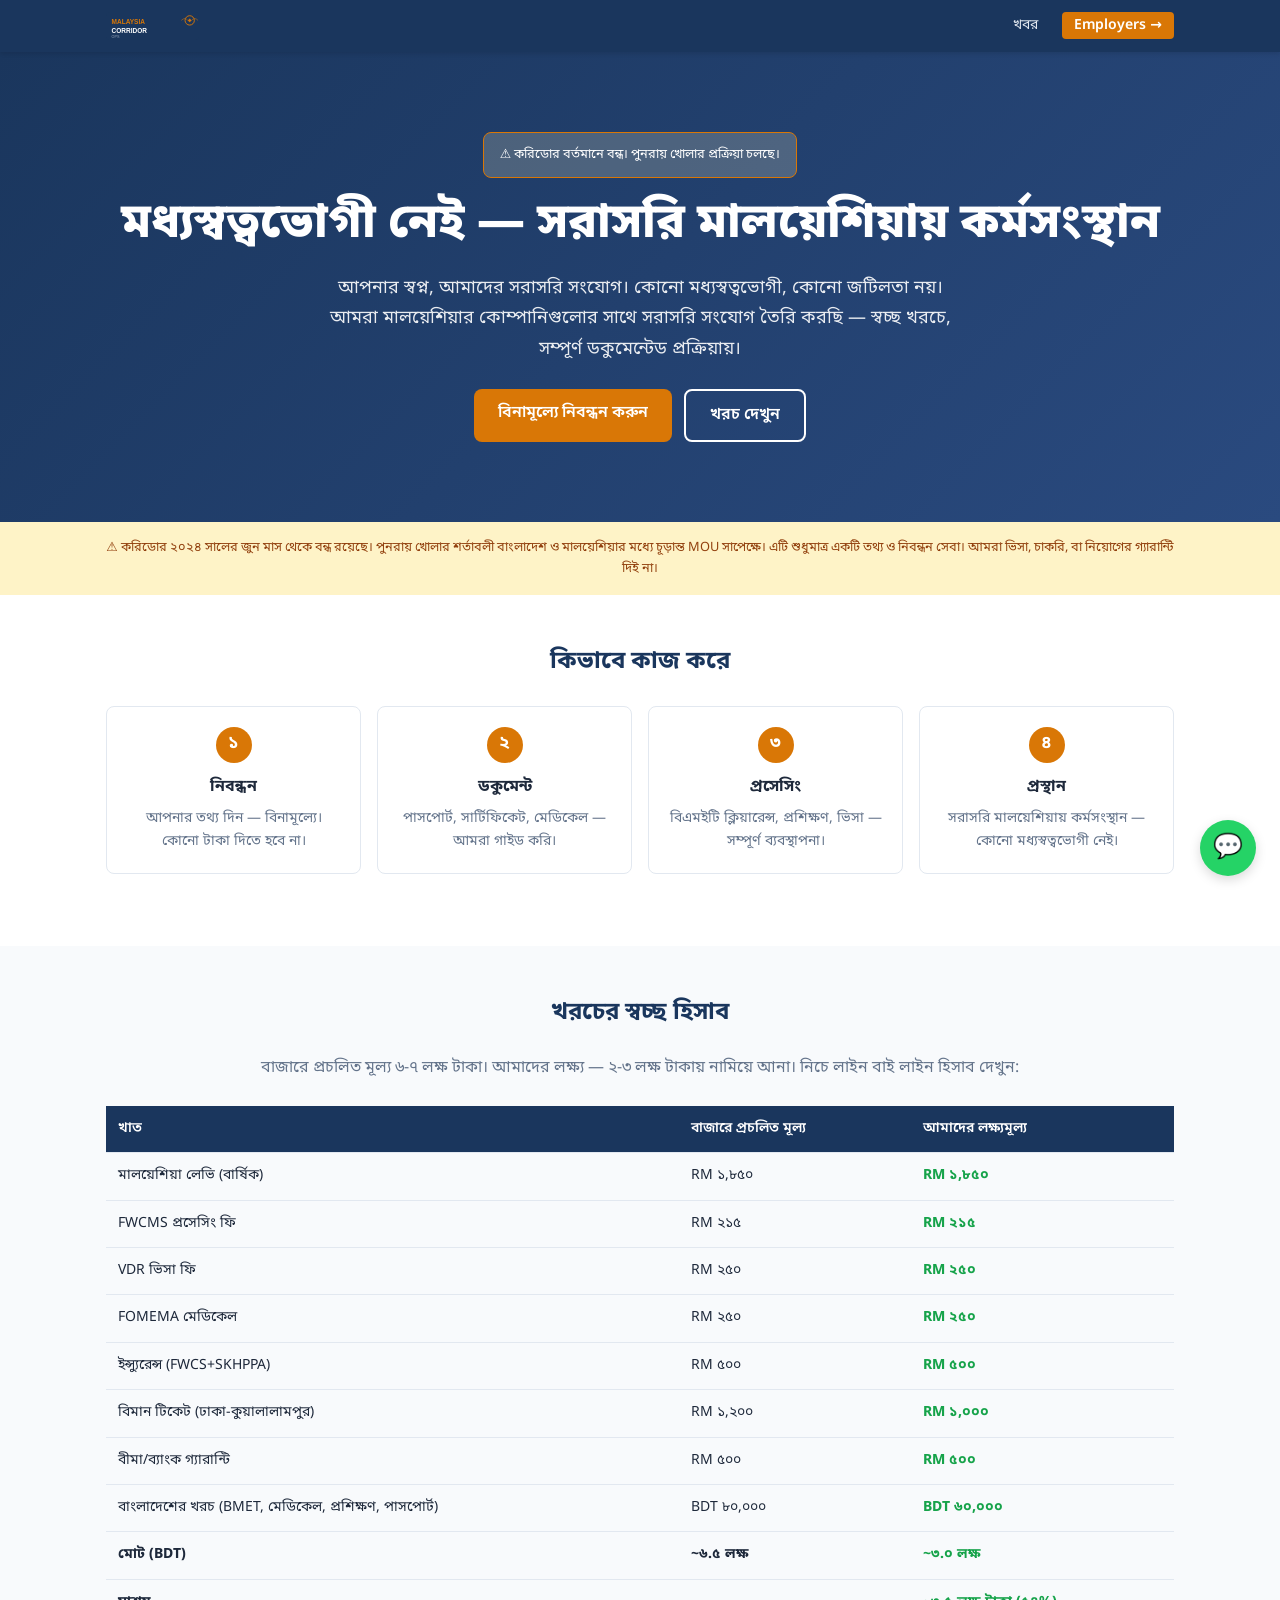
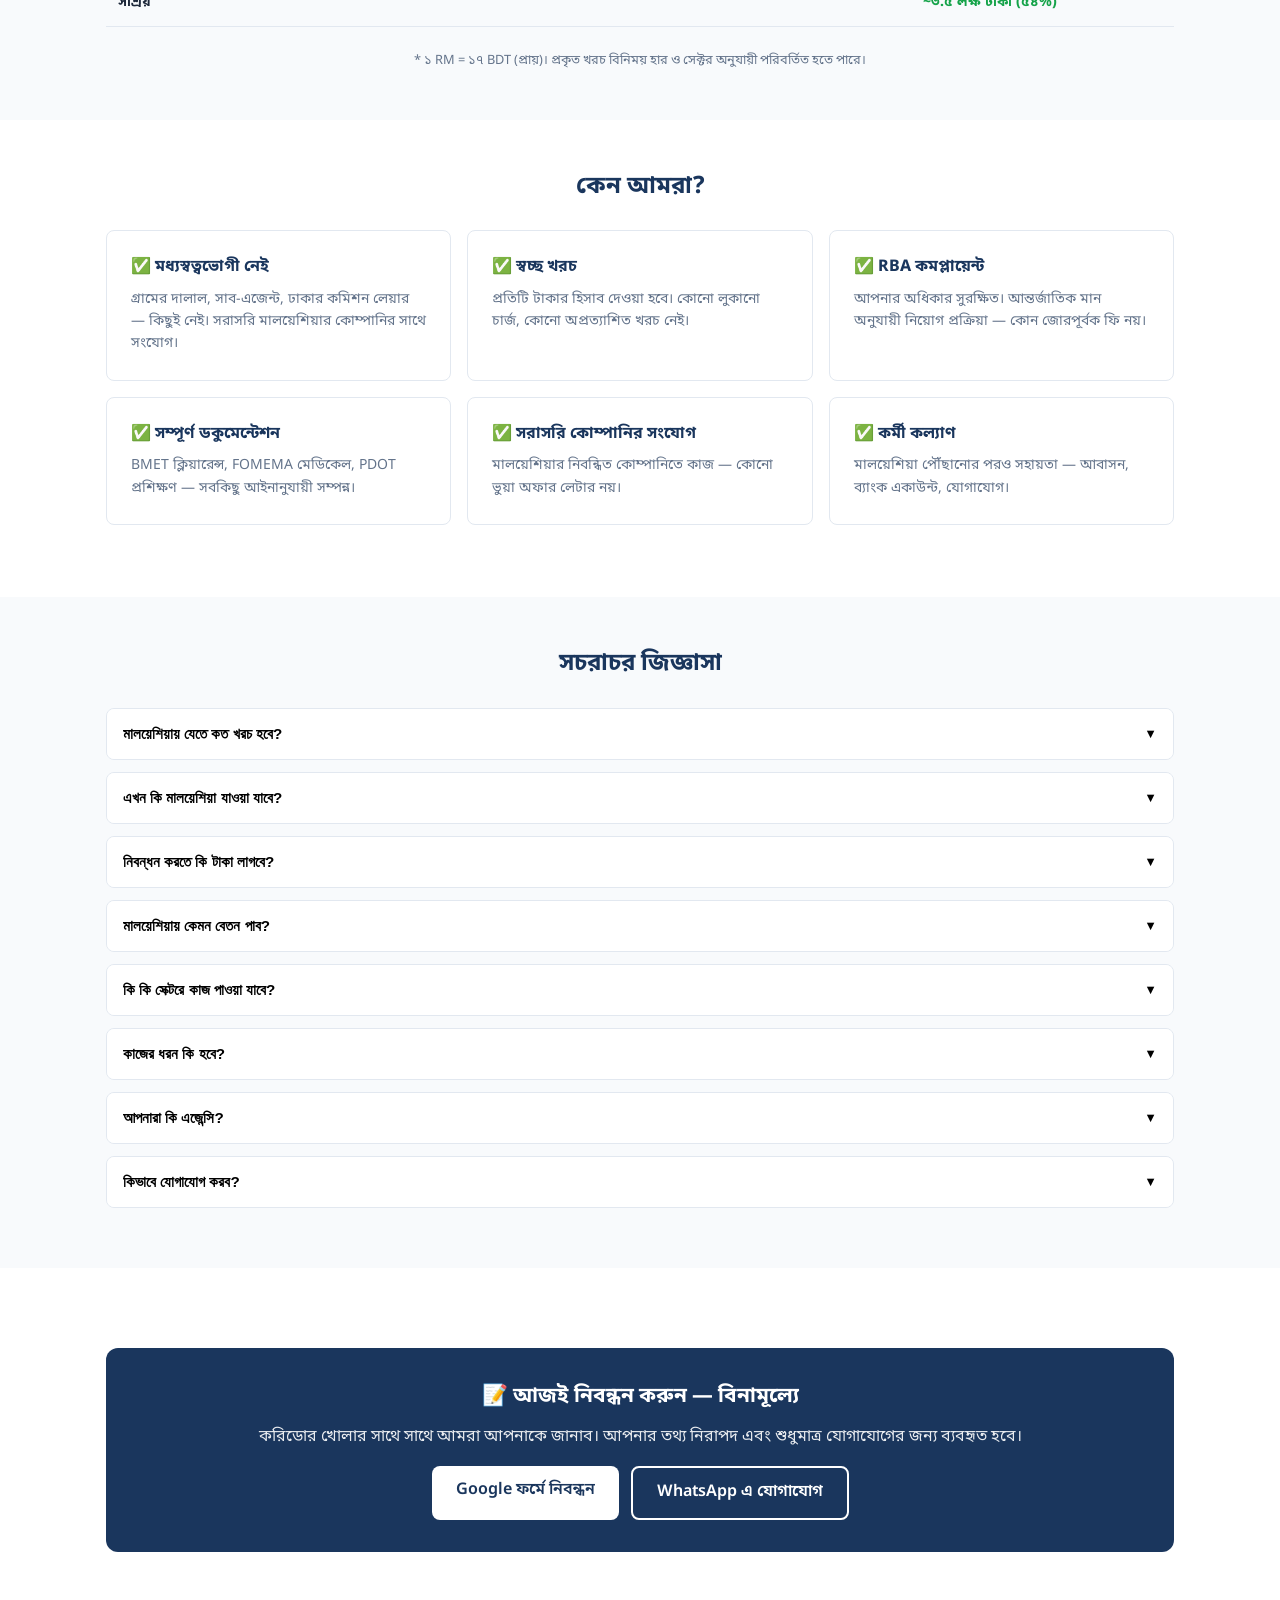
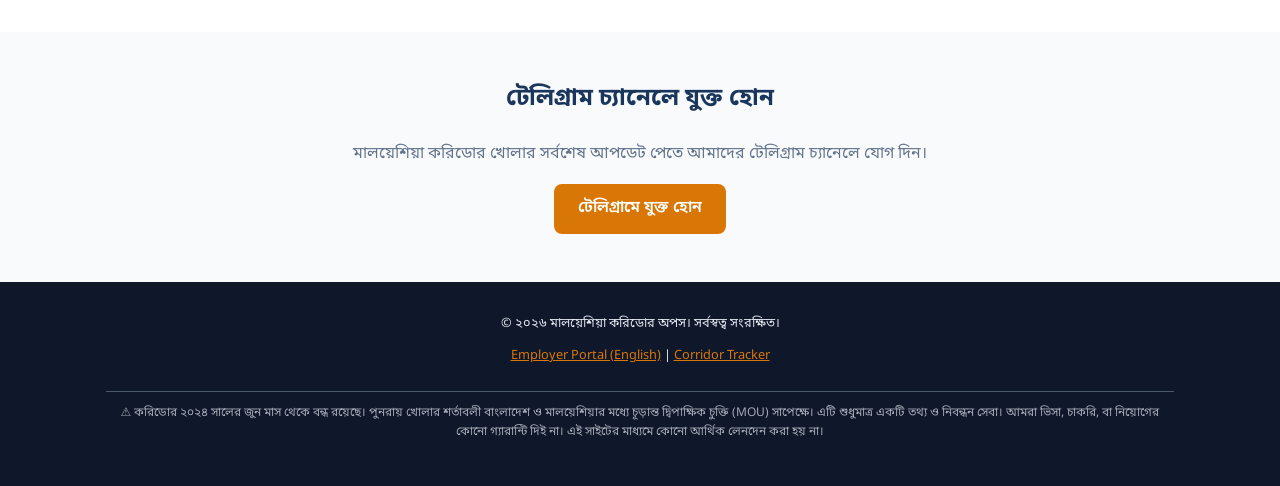
==== site/index.html @ 06db6023 "Initial commit: full launch stack for Malaysia-Bangladesh labour corridor - 203 companies in databas" ====
<!DOCTYPE html>
<html lang="bn">
<head>
<meta charset="UTF-8">
<meta name="viewport" content="width=device-width, initial-scale=1.0">
<title>মালয়েশিয়া করিডোর অপস — সরাসরি মালয়েশিয়ায় কর্মসংস্থান</title>
<meta name="description" content="মধ্যস্বত্বভোগী নেই — সরাসরি মালয়েশিয়ায় চাকরির সংযোগ। স্বচ্ছ খরচ, RBA কমপ্লায়েন্ট, সম্পূর্ণ ডকুমেন্টেড। বিনামূল্যে নিবন্ধন করুন।">
<meta property="og:title" content="মালয়েশিয়া করিডোর অপস — সরাসরি মালয়েশিয়ায় কর্মসংস্থান">
<meta property="og:description" content="মধ্যস্বত্বভোগী নেই — সরাসরি মালয়েশিয়ায় চাকরির সংযোগ। স্বচ্ছ খরচ, RBA কমপ্লায়েন্ট।">
<meta property="og:type" content="website">
<meta property="og:url" content="https://malaysia-corridor-ops.github.io/malaysia-corridor-ops/">
<meta name="twitter:card" content="summary_large_image">
<link rel="preconnect" href="https://fonts.googleapis.com">
<link rel="preconnect" href="https://fonts.gstatic.com" crossorigin>
<link href="https://fonts.googleapis.com/css2?family=Noto+Sans+Bengali:wght@400;600;700;800&display=swap" rel="stylesheet">
<link rel="stylesheet" href="./assets/styles.css">
</head>
<body class="bn">

<!-- Navigation -->
<nav class="nav"><div class="container">
<a href="./" class="nav-logo"><img src="./assets/logo.svg" alt="Malaysia Corridor Ops"></a>
<ul class="nav-links">
<li><a href="./corridor-tracker/">খবর</a></li>
<li><a href="./employers/" class="lang-switch">Employers →</a></li>
</ul>
</div></nav>

<!-- Hero -->
<section class="hero">
<div class="container">
<div class="alert alert-warning" style="display:inline-block;margin-bottom:1rem;background:rgba(254,243,199,0.2);border-color:var(--accent);color:var(--white)">
⚠️ করিডোর বর্তমানে বন্ধ। পুনরায় খোলার প্রক্রিয়া চলছে।
</div>
<h1>মধ্যস্বত্বভোগী নেই — সরাসরি মালয়েশিয়ায় কর্মসংস্থান</h1>
<p>আপনার স্বপ্ন, আমাদের সরাসরি সংযোগ। কোনো মধ্যস্বত্বভোগী, কোনো জটিলতা নয়। আমরা মালয়েশিয়ার কোম্পানিগুলোর সাথে সরাসরি সংযোগ তৈরি করছি — স্বচ্ছ খরচে, সম্পূর্ণ ডকুমেন্টেড প্রক্রিয়ায়।</p>
<div style="display:flex;gap:0.75rem;justify-content:center;flex-wrap:wrap">
<a href="#register" class="btn btn-primary">বিনামূল্যে নিবন্ধন করুন</a>
<a href="#cost" class="btn btn-outline">খরচ দেখুন</a>
</div>
</div>
</section>

<!-- Alert Disclaimer -->
<section class="section" style="padding:1rem 0;background:#fef3c7">
<div class="container" style="font-size:0.8rem;color:#92400e;text-align:center">
⚠️ করিডোর ২০২৪ সালের জুন মাস থেকে বন্ধ রয়েছে। পুনরায় খোলার শর্তাবলী বাংলাদেশ ও মালয়েশিয়ার মধ্যে চূড়ান্ত MOU সাপেক্ষে। এটি শুধুমাত্র একটি তথ্য ও নিবন্ধন সেবা। আমরা ভিসা, চাকরি, বা নিয়োগের গ্যারান্টি দিই না।
</div>
</section>

<!-- How It Works -->
<section class="section" id="how-it-works">
<div class="container">
<h2>কিভাবে কাজ করে</h2>
<div class="steps">
<div class="step">
<div class="step-num">১</div>
<h3>নিবন্ধন</h3>
<p>আপনার তথ্য দিন — বিনামূল্যে। কোনো টাকা দিতে হবে না।</p>
</div>
<div class="step">
<div class="step-num">২</div>
<h3>ডকুমেন্ট</h3>
<p>পাসপোর্ট, সার্টিফিকেট, মেডিকেল — আমরা গাইড করি।</p>
</div>
<div class="step">
<div class="step-num">৩</div>
<h3>প্রসেসিং</h3>
<p>বিএমইটি ক্লিয়ারেন্স, প্রশিক্ষণ, ভিসা — সম্পূর্ণ ব্যবস্থাপনা।</p>
</div>
<div class="step">
<div class="step-num">৪</div>
<h3>প্রস্থান</h3>
<p>সরাসরি মালয়েশিয়ায় কর্মসংস্থান — কোনো মধ্যস্বত্বভোগী নেই।</p>
</div>
</div>
</div>
</section>

<!-- Cost Comparison -->
<section class="section section-alt" id="cost">
<div class="container">
<h2>খরচের স্বচ্ছ হিসাব</h2>
<p style="text-align:center;margin-bottom:1.5rem;color:var(--gray-600)">
বাজারে প্রচলিত মূল্য ৬-৭ লক্ষ টাকা। আমাদের লক্ষ্য — ২-৩ লক্ষ টাকায় নামিয়ে আনা। নিচে লাইন বাই লাইন হিসাব দেখুন:
</p>
<table class="cost-table">
<thead>
<tr><th>খাত</th><th>বাজারে প্রচলিত মূল্য</th><th>আমাদের লক্ষ্যমূল্য</th></tr>
</thead>
<tbody>
<tr><td>মালয়েশিয়া লেভি (বার্ষিক)</td><td>RM ১,৮৫০</td><td class="savings">RM ১,৮৫০</td></tr>
<tr><td>FWCMS প্রসেসিং ফি</td><td>RM ২১৫</td><td class="savings">RM ২১৫</td></tr>
<tr><td>VDR ভিসা ফি</td><td>RM ২৫০</td><td class="savings">RM ২৫০</td></tr>
<tr><td>FOMEMA মেডিকেল</td><td>RM ২৫০</td><td class="savings">RM ২৫০</td></tr>
<tr><td>ইন্স্যুরেন্স (FWCS+SKHPPA)</td><td>RM ৫০০</td><td class="savings">RM ৫০০</td></tr>
<tr><td>বিমান টিকেট (ঢাকা-কুয়ালালামপুর)</td><td>RM ১,২০০</td><td class="savings">RM ১,০০০</td></tr>
<tr><td>বীমা/ব্যাংক গ্যারান্টি</td><td>RM ৫০০</td><td class="savings">RM ৫০০</td></tr>
<tr><td>বাংলাদেশের খরচ (BMET, মেডিকেল, প্রশিক্ষণ, পাসপোর্ট)</td><td>BDT ৮০,০০০</td><td class="savings">BDT ৬০,০০০</td></tr>
<tr><td><strong>মোট (BDT)</strong></td><td><strong>~৬.৫ লক্ষ</strong></td><td><strong class="savings">~৩.০ লক্ষ</strong></td></tr>
<tr><td><strong>সাশ্রয়</strong></td><td></td><td><strong class="savings">~৩.৫ লক্ষ টাকা (৫৪%)</strong></td></tr>
</tbody>
</table>
<p style="font-size:0.8rem;color:var(--gray-600);text-align:center;margin-top:0.5rem">
* ১ RM = ১৭ BDT (প্রায়)। প্রকৃত খরচ বিনিময় হার ও সেক্টর অনুযায়ী পরিবর্তিত হতে পারে।
</p>
</div>
</section>

<!-- Why Us -->
<section class="section" id="why-us">
<div class="container">
<h2>কেন আমরা?</h2>
<div class="card-grid">
<div class="card">
<h3>✅ মধ্যস্বত্বভোগী নেই</h3>
<p>গ্রামের দালাল, সাব-এজেন্ট, ঢাকার কমিশন লেয়ার — কিছুই নেই। সরাসরি মালয়েশিয়ার কোম্পানির সাথে সংযোগ।</p>
</div>
<div class="card">
<h3>✅ স্বচ্ছ খরচ</h3>
<p>প্রতিটি টাকার হিসাব দেওয়া হবে। কোনো লুকানো চার্জ, কোনো অপ্রত্যাশিত খরচ নেই।</p>
</div>
<div class="card">
<h3>✅ RBA কমপ্লায়েন্ট</h3>
<p>আপনার অধিকার সুরক্ষিত। আন্তর্জাতিক মান অনুযায়ী নিয়োগ প্রক্রিয়া — কোন জোরপূর্বক ফি নয়।</p>
</div>
<div class="card">
<h3>✅ সম্পূর্ণ ডকুমেন্টেশন</h3>
<p>BMET ক্লিয়ারেন্স, FOMEMA মেডিকেল, PDOT প্রশিক্ষণ — সবকিছু আইনানুযায়ী সম্পন্ন।</p>
</div>
<div class="card">
<h3>✅ সরাসরি কোম্পানির সংযোগ</h3>
<p>মালয়েশিয়ার নিবন্ধিত কোম্পানিতে কাজ — কোনো ভুয়া অফার লেটার নয়।</p>
</div>
<div class="card">
<h3>✅ কর্মী কল্যাণ</h3>
<p>মালয়েশিয়া পৌঁছানোর পরও সহায়তা — আবাসন, ব্যাংক একাউন্ট, যোগাযোগ।</p>
</div>
</div>
</div>
</section>

<!-- FAQ -->
<section class="section section-alt" id="faq">
<div class="container">
<h2>সচরাচর জিজ্ঞাসা</h2>

<div class="faq-item">
<button class="faq-q">মালয়েশিয়ায় যেতে কত খরচ হবে? <span class="arrow">▼</span></button>
<div class="faq-a">
<p>আমাদের লক্ষ্য খরচ ২-৩ লক্ষ টাকার মধ্যে। বাজারে বিদ্যমান ৬-৭ লক্ষ টাকা থেকে ৫০% এর বেশি সাশ্রয়। উপরে বিস্তারিত খরচের টেবিল দেখুন।</p>
</div>
</div>

<div class="faq-item">
<button class="faq-q">এখন কি মালয়েশিয়া যাওয়া যাবে? <span class="arrow">▼</span></button>
<div class="faq-a">
<p>বর্তমানে মালয়েশিয়া করিডোর বন্ধ রয়েছে (৩১ মে ২০২৪ থেকে)। পুনরায় খোলার প্রক্রিয়া চলছে — প্রধানমন্ত্রী তারিক রহমান জুন ২০২৬ এ বাংলাদেশ সফরে এই বিষয়ে আলোচনা করেছেন। করিডোর খোলার সাথে সাথে আমরা আপনাকে জানাব।</p>
</div>
</div>

<div class="faq-item">
<button class="faq-q">নিবন্ধন করতে কি টাকা লাগবে? <span class="arrow">▼</span></button>
<div class="faq-a">
<p>না, নিবন্ধন সম্পূর্ণ বিনামূল্যে। করিডোর খোলার পর এবং আপনার জন্য উপযুক্ত অবস্থান নিশ্চিত হওয়ার পরই খরচ সম্পর্কে আলোচনা করা হবে।</p>
</div>
</div>

<div class="faq-item">
<button class="faq-q">মালয়েশিয়ায় কেমন বেতন পাব? <span class="arrow">▼</span></button>
<div class="faq-a">
<p>মালয়েশিয়ায় ন্যূনতম মজুরি RM ১,৫০০/মাস (২০২৫ থেকে)। অধিকাংশ কারখানায় ওভারটাইম সহ মাসে RM ২,০০০-২,৫০০ উপার্জন সম্ভব। সেক্টর ও দক্ষতা অনুযায়ী বেতন পরিবর্তিত হয়।</p>
</div>
</div>

<div class="faq-item">
<button class="faq-q">কি কি সেক্টরে কাজ পাওয়া যাবে? <span class="arrow">▼</span></button>
<div class="faq-a">
<p>প্রধান সেক্টরগুলো: ম্যানুফ্যাকচারিং (ইলেক্ট্রনিক্স, গ্লাভস), প্ল্যান্টেশন (পাম অয়েল), কনস্ট্রাকশন, সার্ভিসেস (রিটেইল, ক্লিনিং, হোটেল), এগ্রিকালচার।</p>
</div>
</div>

<div class="faq-item">
<button class="faq-q">কাজের ধরন কি হবে? <span class="arrow">▼</span></button>
<div class="faq-a">
<p>বেশিরভাগ কাজ অপারেটর/প্রোডাকশন লেভেলের — কারখানায় মেশিন অপারেটর, প্ল্যান্টেশনে হার্ভেস্টার, কনস্ট্রাকশনে জেনারেল ওয়ার্কার। পূর্ব অভিজ্ঞতা প্রয়োজন হয় না, তবে শারীরিকভাবে সক্ষম হতে হবে।</p>
</div>
</div>

<div class="faq-item">
<button class="faq-q">আপনারা কি এজেন্সি? <span class="arrow">▼</span></button>
<div class="faq-a">
<p>আমরা একটি তথ্য ও নিবন্ধন প্ল্যাটফর্ম। আমরা মধ্যস্বত্বভোগী দূর করে সরাসরি মালয়েশিয়ার নিয়োগকর্তার সাথে সংযোগ স্থাপনে সহায়তা করি। আমরা বর্তমানে করিডোর খোলার প্রস্তুতি নিচ্ছি এবং নিবন্ধিত কর্মীদের জন্য সর্বোত্তম শর্ত তৈরি করতে কাজ করছি।</p>
</div>
</div>

<div class="faq-item">
<button class="faq-q">কিভাবে যোগাযোগ করব? <span class="arrow">▼</span></button>
<div class="faq-a">
<p>নিচের ফর্মে নিবন্ধন করুন, অথবা সরাসরি WhatsApp এ মেসেজ দিন। আমাদের টেলিগ্রাম চ্যানেলেও যুক্ত হতে পারেন — সেখানে নিয়মিত করিডোর আপডেট প্রকাশিত হয়।</p>
</div>
</div>

</div>
</section>

<!-- Register -->
<section class="section" id="register">
<div class="container">
<div class="cta-box">
<h3>📝 আজই নিবন্ধন করুন — বিনামূল্যে</h3>
<p>করিডোর খোলার সাথে সাথে আমরা আপনাকে জানাব। আপনার তথ্য নিরাপদ এবং শুধুমাত্র যোগাযোগের জন্য ব্যবহৃত হবে।</p>
<div style="display:flex;gap:0.75rem;justify-content:center;flex-wrap:wrap">
<a href="https://forms.google.com/" target="_blank" class="btn btn-primary" style="background:var(--white);color:var(--primary)">Google ফর্মে নিবন্ধন</a>
<a href="https://wa.me/8801700000000?text=আমি%20মালয়েশিয়ায়%20কাজ%20করতে%20আগ্রহী" target="_blank" class="btn btn-outline">WhatsApp এ যোগাযোগ</a>
</div>
</div>
</div>
</section>

<!-- Telegram -->
<section class="section section-alt">
<div class="container" style="text-align:center">
<h2>টেলিগ্রাম চ্যানেলে যুক্ত হোন</h2>
<p style="margin-bottom:1rem;color:var(--gray-600)">মালয়েশিয়া করিডোর খোলার সর্বশেষ আপডেট পেতে আমাদের টেলিগ্রাম চ্যানেলে যোগ দিন।</p>
<a href="https://t.me/malaysia_corridor_ops" target="_blank" class="btn btn-primary">টেলিগ্রামে যুক্ত হোন</a>
</div>
</section>

<!-- Footer -->
<footer class="footer">
<div class="container">
<p>© ২০২৬ মালয়েশিয়া করিডোর অপস। সর্বস্বত্ব সংরক্ষিত।</p>
<p><a href="./employers/">Employer Portal (English)</a> | <a href="./corridor-tracker/">Corridor Tracker</a></p>
<div class="disclaimer">
⚠️ করিডোর ২০২৪ সালের জুন মাস থেকে বন্ধ রয়েছে। পুনরায় খোলার শর্তাবলী বাংলাদেশ ও মালয়েশিয়ার মধ্যে চূড়ান্ত দ্বিপাক্ষিক চুক্তি (MOU) সাপেক্ষে। এটি শুধুমাত্র একটি তথ্য ও নিবন্ধন সেবা। আমরা ভিসা, চাকরি, বা নিয়োগের কোনো গ্যারান্টি দিই না। এই সাইটের মাধ্যমে কোনো আর্থিক লেনদেন করা হয় না।
</div>
</div>
</footer>

<!-- WhatsApp Float -->
<a href="https://wa.me/8801700000000?text=আমি%20মালয়েশিয়ায়%20কাজ%20করতে%20আগ্রহী" target="_blank" class="whatsapp-btn" aria-label="WhatsApp">💬</a>

<script src="./assets/script.js"></script>
</body>
</html>
---- site/assets/styles.css ----
/* MALAYSIA CORRIDOR OPS — Shared Styles */
/* Mobile-first, <3s on 3G */

:root {
  --primary: #1a365d;
  --primary-light: #2a4a7f;
  --accent: #d97706;
  --accent-light: #f59e0b;
  --white: #ffffff;
  --gray-50: #f8fafc;
  --gray-100: #f1f5f9;
  --gray-200: #e2e8f0;
  --gray-600: #64748b;
  --gray-800: #1e293b;
  --gray-900: #0f172a;
  --red: #dc2626;
  --green: #16a34a;
  --max-width: 1100px;
  --font-bn: 'Noto Sans Bengali', system-ui, sans-serif;
  --font-en: 'Inter', system-ui, -apple-system, sans-serif;
}

* { box-sizing: border-box; margin: 0; padding: 0; }

html { scroll-behavior: smooth; }

body {
  font-family: var(--font-en);
  color: var(--gray-800);
  line-height: 1.6;
  background: var(--white);
}

body.bn { font-family: var(--font-bn); }

.container {
  max-width: var(--max-width);
  margin: 0 auto;
  padding: 0 1rem;
}

/* Navigation */
.nav {
  background: var(--primary);
  padding: 0.75rem 0;
  position: sticky;
  top: 0;
  z-index: 100;
  box-shadow: 0 2px 4px rgba(0,0,0,0.1);
}
.nav .container {
  display: flex;
  justify-content: space-between;
  align-items: center;
}
.nav-logo {
  color: var(--white);
  text-decoration: none;
  font-weight: 700;
  font-size: 1.1rem;
  display: flex;
  align-items: center;
  gap: 0.5rem;
}
.nav-logo img { height: 28px; }
.nav-links {
  display: flex;
  gap: 1rem;
  list-style: none;
  align-items: center;
}
.nav-links a {
  color: var(--gray-200);
  text-decoration: none;
  font-size: 0.875rem;
  padding: 0.25rem 0.5rem;
  border-radius: 4px;
  transition: color 0.2s;
}
.nav-links a:hover { color: var(--white); }
.nav-links a.lang-switch {
  background: var(--accent);
  color: var(--white);
  padding: 0.25rem 0.75rem;
  border-radius: 4px;
  font-weight: 600;
}

/* Hero Sections */
.hero {
  padding: 3rem 0;
  background: linear-gradient(135deg, var(--primary) 0%, var(--primary-light) 100%);
  color: var(--white);
  text-align: center;
}
.hero h1 {
  font-size: 2rem;
  font-weight: 800;
  line-height: 1.3;
  margin-bottom: 1rem;
}
.hero p {
  font-size: 1.125rem;
  opacity: 0.9;
  max-width: 650px;
  margin: 0 auto 1.5rem;
  line-height: 1.7;
}

/* Buttons */
.btn {
  display: inline-block;
  padding: 0.75rem 1.5rem;
  border-radius: 8px;
  font-weight: 600;
  font-size: 1rem;
  text-decoration: none;
  cursor: pointer;
  border: none;
  transition: all 0.2s;
}
.btn-primary {
  background: var(--accent);
  color: var(--white);
}
.btn-primary:hover {
  background: var(--accent-light);
  transform: translateY(-1px);
}
.btn-outline {
  background: transparent;
  color: var(--white);
  border: 2px solid var(--white);
}
.btn-outline:hover {
  background: var(--white);
  color: var(--primary);
}

/* Sections */
.section {
  padding: 3rem 0;
}
.section-alt {
  background: var(--gray-50);
}
.section h2 {
  font-size: 1.5rem;
  font-weight: 700;
  color: var(--primary);
  margin-bottom: 1.5rem;
  text-align: center;
}

/* Cost Table */
.cost-table {
  width: 100%;
  border-collapse: collapse;
  margin: 1.5rem 0;
  font-size: 0.875rem;
}
.cost-table th, .cost-table td {
  padding: 0.75rem;
  text-align: left;
  border-bottom: 1px solid var(--gray-200);
}
.cost-table th {
  background: var(--primary);
  color: var(--white);
  font-weight: 600;
}
.cost-table tr:nth-child(even) { background: var(--gray-50); }
.cost-table .savings {
  color: var(--green);
  font-weight: 700;
}

/* Steps */
.steps {
  display: grid;
  grid-template-columns: 1fr;
  gap: 1rem;
  margin: 1.5rem 0;
}
.step {
  background: var(--white);
  border: 1px solid var(--gray-200);
  border-radius: 8px;
  padding: 1.25rem;
  text-align: center;
}
.step-num {
  display: inline-flex;
  align-items: center;
  justify-content: center;
  width: 36px;
  height: 36px;
  border-radius: 50%;
  background: var(--accent);
  color: var(--white);
  font-weight: 700;
  font-size: 1.1rem;
  margin-bottom: 0.75rem;
}
.step h3 { font-size: 1rem; margin-bottom: 0.5rem; }
.step p { font-size: 0.875rem; color: var(--gray-600); }

/* FAQ */
.faq-item {
  border: 1px solid var(--gray-200);
  border-radius: 8px;
  margin-bottom: 0.75rem;
  overflow: hidden;
}
.faq-q {
  padding: 1rem;
  font-weight: 600;
  cursor: pointer;
  display: flex;
  justify-content: space-between;
  align-items: center;
  background: var(--white);
  border: none;
  width: 100%;
  text-align: left;
  font-size: 0.95rem;
}
.faq-q:hover { background: var(--gray-50); }
.faq-q .arrow { transition: transform 0.2s; font-size: 0.8rem; }
.faq-q.active .arrow { transform: rotate(180deg); }
.faq-a {
  padding: 0 1rem 1rem;
  font-size: 0.875rem;
  color: var(--gray-600);
  display: none;
}
.faq-a.open { display: block; }

/* CTA Box */
.cta-box {
  background: var(--primary);
  color: var(--white);
  padding: 2rem;
  border-radius: 12px;
  text-align: center;
  margin: 2rem 0;
}
.cta-box h3 { font-size: 1.3rem; margin-bottom: 0.75rem; }
.cta-box p { opacity: 0.9; margin-bottom: 1rem; }

/* Process Flow */
.process-flow {
  display: flex;
  flex-direction: column;
  gap: 0.5rem;
  margin: 1.5rem 0;
}
.process-step {
  display: flex;
  align-items: center;
  gap: 1rem;
  padding: 1rem;
  background: var(--white);
  border: 1px solid var(--gray-200);
  border-radius: 8px;
}
.process-step .num {
  width: 32px;
  height: 32px;
  border-radius: 50%;
  background: var(--accent);
  color: var(--white);
  display: flex;
  align-items: center;
  justify-content: center;
  font-weight: 700;
  font-size: 0.875rem;
  flex-shrink: 0;
}
.process-step .content { flex: 1; }
.process-step .content h4 { font-size: 0.9rem; margin-bottom: 0.2rem; }
.process-step .content p { font-size: 0.8rem; color: var(--gray-600); }

/* Cards grid */
.card-grid {
  display: grid;
  grid-template-columns: 1fr;
  gap: 1rem;
  margin: 1.5rem 0;
}
.card {
  background: var(--white);
  border: 1px solid var(--gray-200);
  border-radius: 8px;
  padding: 1.5rem;
}
.card h3 { font-size: 1rem; margin-bottom: 0.5rem; color: var(--primary); }
.card p { font-size: 0.875rem; color: var(--gray-600); }

/* Alert banner */
.alert {
  padding: 0.75rem 1rem;
  border-radius: 8px;
  font-size: 0.8rem;
  margin-bottom: 1rem;
}
.alert-warning {
  background: #fef3c7;
  color: #92400e;
  border: 1px solid #fbbf24;
}
.alert-info {
  background: #dbeafe;
  color: #1e40af;
  border: 1px solid #60a5fa;
}

/* Blog */
.blog-post {
  margin-bottom: 2rem;
  padding-bottom: 2rem;
  border-bottom: 1px solid var(--gray-200);
}
.blog-post h2 a {
  color: var(--primary);
  text-decoration: none;
}
.blog-post h2 a:hover { color: var(--accent); }
.blog-post .meta {
  font-size: 0.8rem;
  color: var(--gray-600);
  margin: 0.5rem 0;
}
.blog-post p { font-size: 0.9rem; color: var(--gray-600); }

/* Calendar */
.calendar {
  width: 100%;
  border-collapse: collapse;
  margin: 1rem 0;
  font-size: 0.85rem;
}
.calendar th, .calendar td {
  padding: 0.5rem;
  border: 1px solid var(--gray-200);
  text-align: left;
}
.calendar th { background: var(--primary); color: var(--white); }
.calendar td { vertical-align: top; }
.calendar td ul { padding-left: 1rem; }
.calendar td li { font-size: 0.8rem; margin-bottom: 0.25rem; }

/* Footer */
.footer {
  background: var(--gray-900);
  color: var(--gray-200);
  padding: 2rem 0;
  font-size: 0.8rem;
}
.footer .container {
  display: flex;
  flex-direction: column;
  gap: 0.75rem;
  text-align: center;
}
.footer a { color: var(--accent); }
.footer .disclaimer {
  font-size: 0.75rem;
  opacity: 0.7;
  padding: 0.75rem;
  border-top: 1px solid var(--gray-600);
  margin-top: 0.75rem;
}

/* Forms */
.form-embed {
  margin: 1.5rem 0;
  min-height: 400px;
  border: 1px solid var(--gray-200);
  border-radius: 8px;
  overflow: hidden;
}
.form-placeholder {
  display: flex;
  align-items: center;
  justify-content: center;
  min-height: 300px;
  background: var(--gray-50);
  border: 2px dashed var(--gray-200);
  border-radius: 8px;
  text-align: center;
  padding: 2rem;
}
.form-placeholder a {
  color: var(--accent);
  font-weight: 600;
}

/* WhatsApp button */
.whatsapp-btn {
  position: fixed;
  bottom: 1.5rem;
  right: 1.5rem;
  z-index: 99;
  background: #25D366;
  color: var(--white);
  width: 56px;
  height: 56px;
  border-radius: 50%;
  display: flex;
  align-items: center;
  justify-content: center;
  box-shadow: 0 4px 12px rgba(0,0,0,0.15);
  text-decoration: none;
  font-size: 1.5rem;
  transition: transform 0.2s;
}
.whatsapp-btn:hover { transform: scale(1.1); }

/* Responsive */
@media (min-width: 640px) {
  .steps { grid-template-columns: repeat(2, 1fr); }
  .card-grid { grid-template-columns: repeat(2, 1fr); }
  .hero h1 { font-size: 2.5rem; }
}

@media (min-width: 768px) {
  .steps { grid-template-columns: repeat(4, 1fr); }
  .card-grid { grid-template-columns: repeat(3, 1fr); }
  .hero { padding: 5rem 0; }
  .hero h1 { font-size: 3rem; }
  .process-flow { flex-direction: row; flex-wrap: wrap; }
  .process-step { flex: 1; min-width: 200px; flex-direction: column; text-align: center; }
}

/* Print */
@media print {
  .nav, .whatsapp-btn { display: none; }
  .hero { padding: 1rem 0; }
}
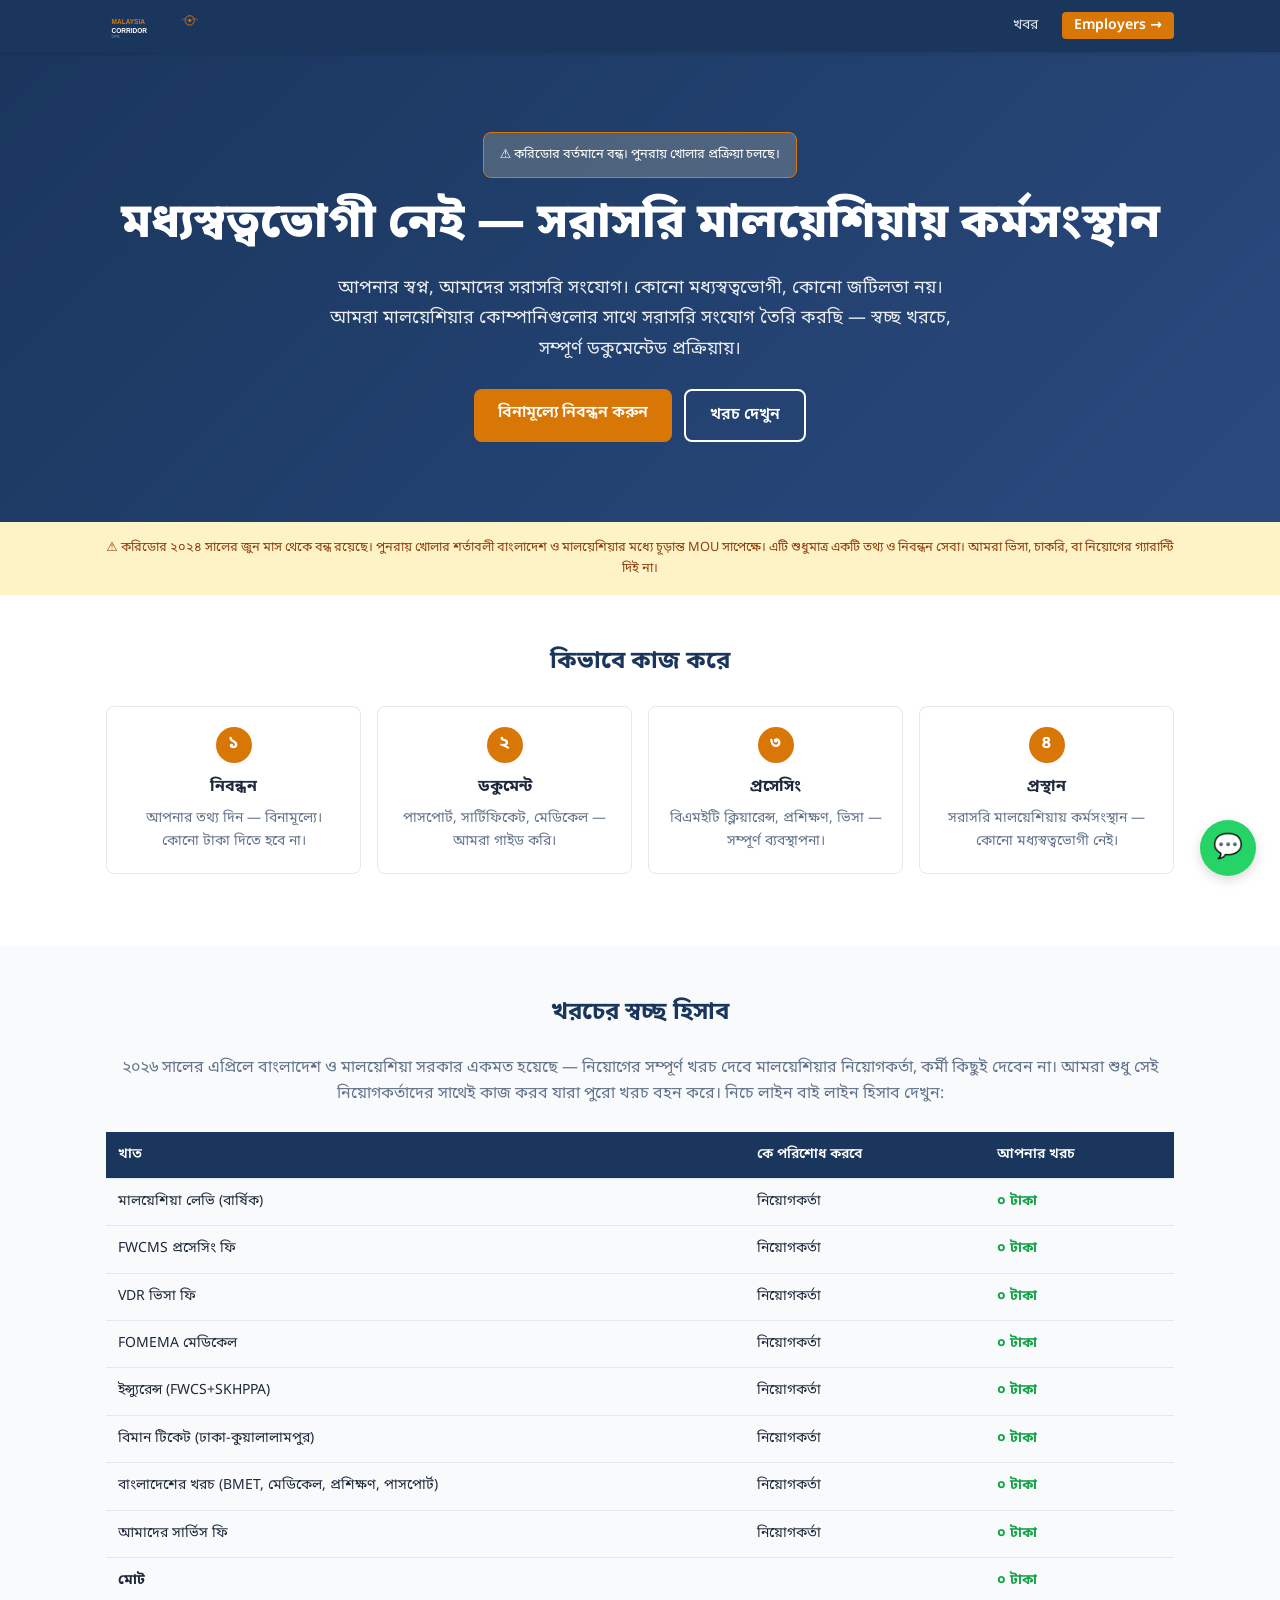
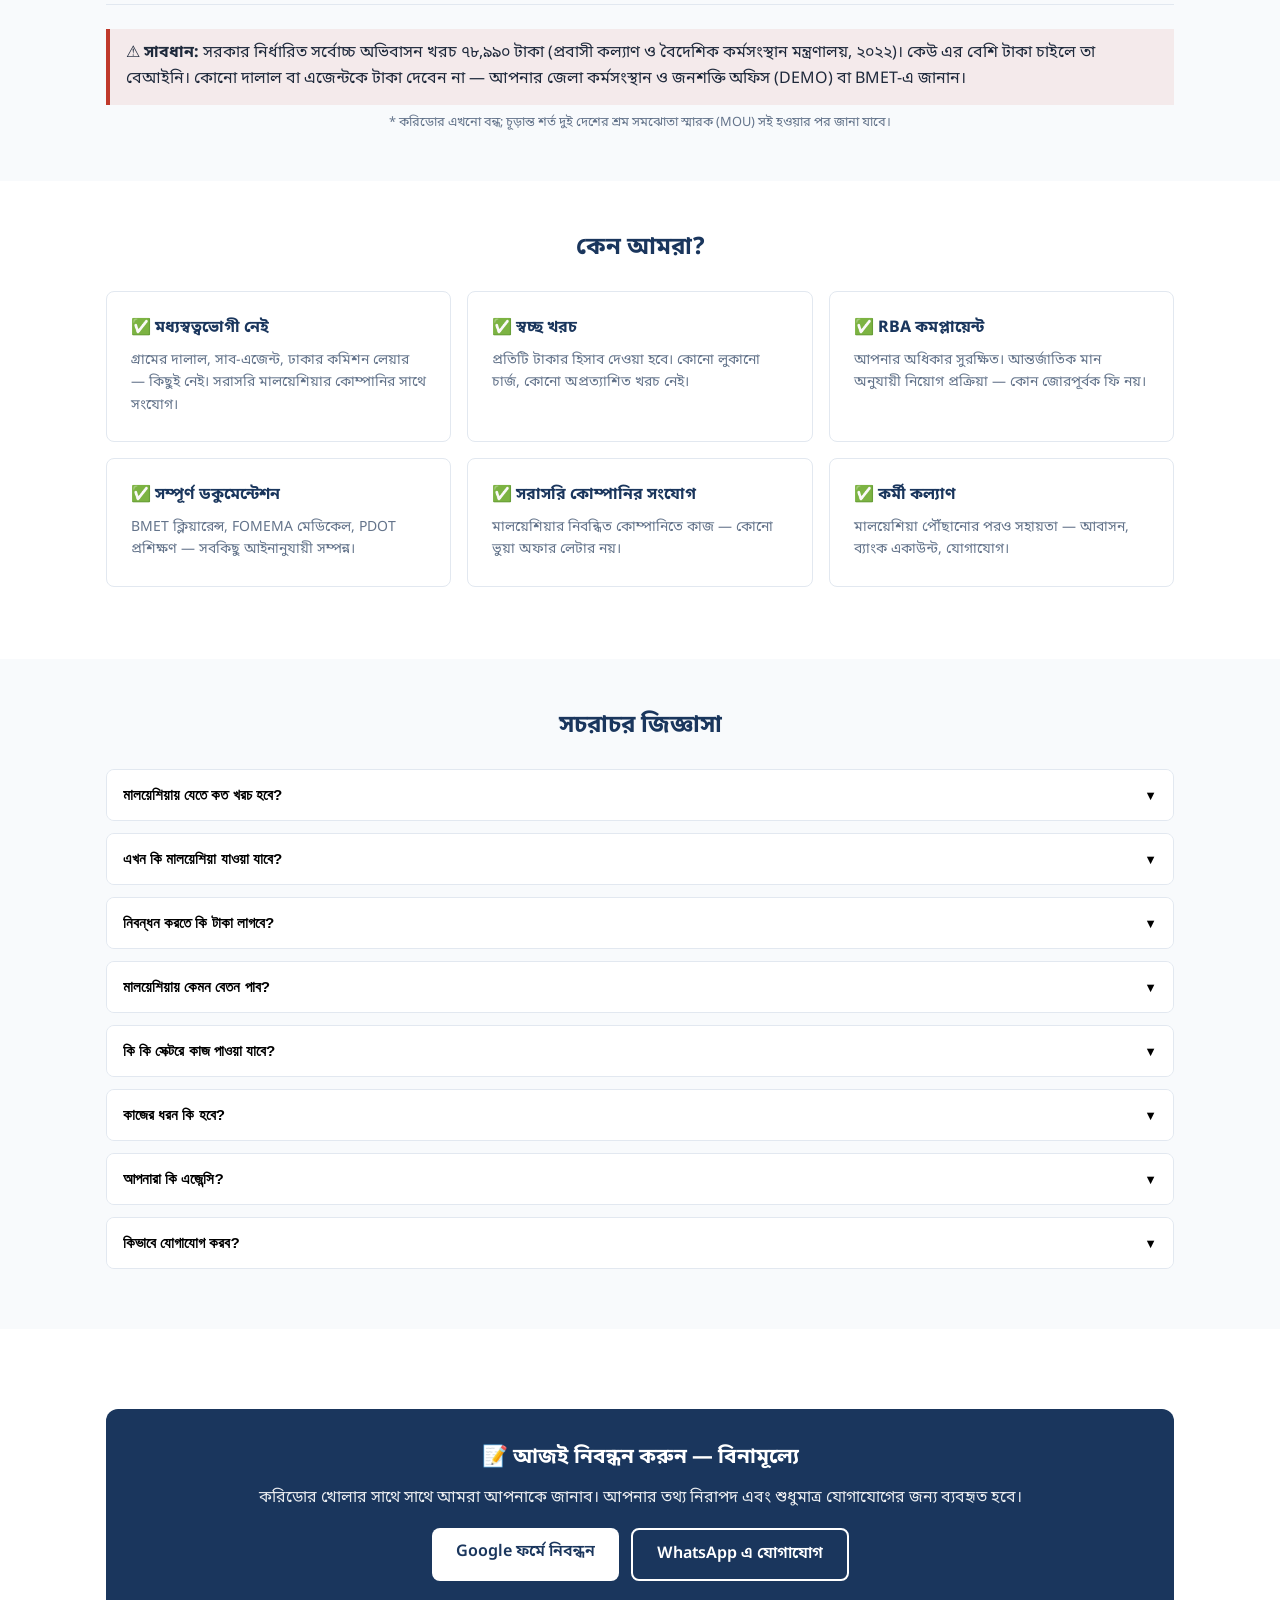
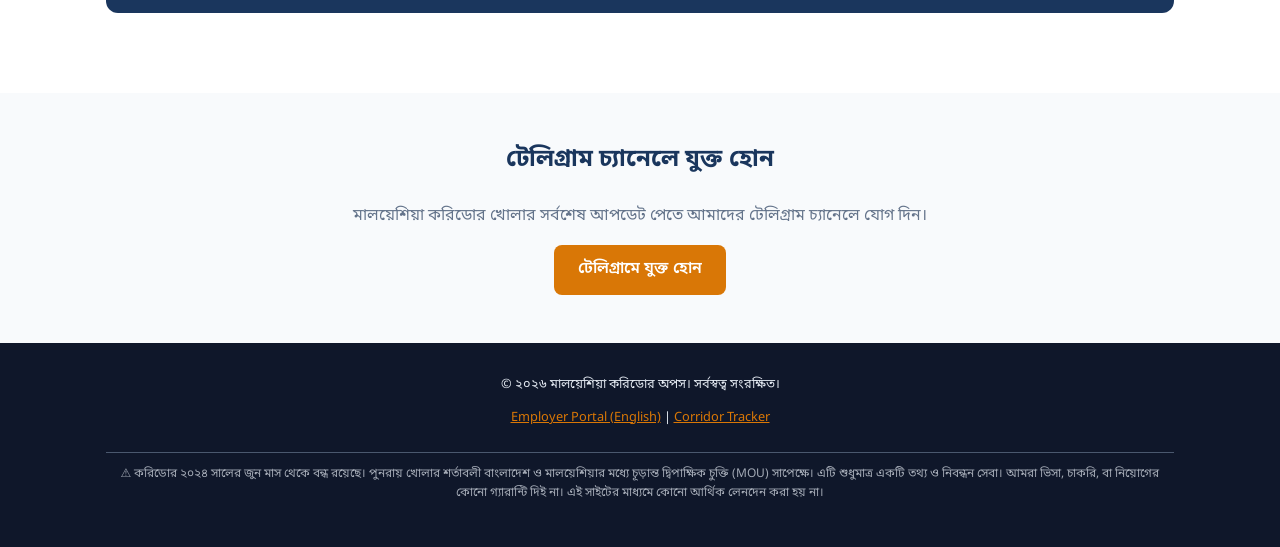
==== commit 61c0faca: "Drop worker-pays pricing and fabricated claims from outreach and sites Workers are now quoted 0 BDT " ====
--- a/site/index.html
+++ b/site/index.html
@@ -82,27 +82,29 @@
 <div class="container">
 <h2>খরচের স্বচ্ছ হিসাব</h2>
 <p style="text-align:center;margin-bottom:1.5rem;color:var(--gray-600)">
-বাজারে প্রচলিত মূল্য ৬-৭ লক্ষ টাকা। আমাদের লক্ষ্য — ২-৩ লক্ষ টাকায় নামিয়ে আনা। নিচে লাইন বাই লাইন হিসাব দেখুন:
+২০২৬ সালের এপ্রিলে বাংলাদেশ ও মালয়েশিয়া সরকার একমত হয়েছে — নিয়োগের সম্পূর্ণ খরচ দেবে মালয়েশিয়ার নিয়োগকর্তা, কর্মী কিছুই দেবেন না। আমরা শুধু সেই নিয়োগকর্তাদের সাথেই কাজ করব যারা পুরো খরচ বহন করে। নিচে লাইন বাই লাইন হিসাব দেখুন:
 </p>
 <table class="cost-table">
 <thead>
-<tr><th>খাত</th><th>বাজারে প্রচলিত মূল্য</th><th>আমাদের লক্ষ্যমূল্য</th></tr>
+<tr><th>খাত</th><th>কে পরিশোধ করবে</th><th>আপনার খরচ</th></tr>
 </thead>
 <tbody>
-<tr><td>মালয়েশিয়া লেভি (বার্ষিক)</td><td>RM ১,৮৫০</td><td class="savings">RM ১,৮৫০</td></tr>
-<tr><td>FWCMS প্রসেসিং ফি</td><td>RM ২১৫</td><td class="savings">RM ২১৫</td></tr>
-<tr><td>VDR ভিসা ফি</td><td>RM ২৫০</td><td class="savings">RM ২৫০</td></tr>
-<tr><td>FOMEMA মেডিকেল</td><td>RM ২৫০</td><td class="savings">RM ২৫০</td></tr>
-<tr><td>ইন্স্যুরেন্স (FWCS+SKHPPA)</td><td>RM ৫০০</td><td class="savings">RM ৫০০</td></tr>
-<tr><td>বিমান টিকেট (ঢাকা-কুয়ালালামপুর)</td><td>RM ১,২০০</td><td class="savings">RM ১,০০০</td></tr>
-<tr><td>বীমা/ব্যাংক গ্যারান্টি</td><td>RM ৫০০</td><td class="savings">RM ৫০০</td></tr>
-<tr><td>বাংলাদেশের খরচ (BMET, মেডিকেল, প্রশিক্ষণ, পাসপোর্ট)</td><td>BDT ৮০,০০০</td><td class="savings">BDT ৬০,০০০</td></tr>
-<tr><td><strong>মোট (BDT)</strong></td><td><strong>~৬.৫ লক্ষ</strong></td><td><strong class="savings">~৩.০ লক্ষ</strong></td></tr>
-<tr><td><strong>সাশ্রয়</strong></td><td></td><td><strong class="savings">~৩.৫ লক্ষ টাকা (৫৪%)</strong></td></tr>
+<tr><td>মালয়েশিয়া লেভি (বার্ষিক)</td><td>নিয়োগকর্তা</td><td class="savings">০ টাকা</td></tr>
+<tr><td>FWCMS প্রসেসিং ফি</td><td>নিয়োগকর্তা</td><td class="savings">০ টাকা</td></tr>
+<tr><td>VDR ভিসা ফি</td><td>নিয়োগকর্তা</td><td class="savings">০ টাকা</td></tr>
+<tr><td>FOMEMA মেডিকেল</td><td>নিয়োগকর্তা</td><td class="savings">০ টাকা</td></tr>
+<tr><td>ইন্স্যুরেন্স (FWCS+SKHPPA)</td><td>নিয়োগকর্তা</td><td class="savings">০ টাকা</td></tr>
+<tr><td>বিমান টিকেট (ঢাকা-কুয়ালালামপুর)</td><td>নিয়োগকর্তা</td><td class="savings">০ টাকা</td></tr>
+<tr><td>বাংলাদেশের খরচ (BMET, মেডিকেল, প্রশিক্ষণ, পাসপোর্ট)</td><td>নিয়োগকর্তা</td><td class="savings">০ টাকা</td></tr>
+<tr><td>আমাদের সার্ভিস ফি</td><td>নিয়োগকর্তা</td><td class="savings">০ টাকা</td></tr>
+<tr><td><strong>মোট</strong></td><td></td><td><strong class="savings">০ টাকা</strong></td></tr>
 </tbody>
 </table>
+<p style="margin-top:1rem;padding:0.75rem 1rem;border-left:4px solid #c0392b;background:rgba(192,57,43,0.08)">
+<strong>⚠️ সাবধান:</strong> সরকার নির্ধারিত সর্বোচ্চ অভিবাসন খরচ ৭৮,৯৯০ টাকা (প্রবাসী কল্যাণ ও বৈদেশিক কর্মসংস্থান মন্ত্রণালয়, ২০২২)। কেউ এর বেশি টাকা চাইলে তা বেআইনি। কোনো দালাল বা এজেন্টকে টাকা দেবেন না — আপনার জেলা কর্মসংস্থান ও জনশক্তি অফিস (DEMO) বা BMET-এ জানান।
+</p>
 <p style="font-size:0.8rem;color:var(--gray-600);text-align:center;margin-top:0.5rem">
-* ১ RM = ১৭ BDT (প্রায়)। প্রকৃত খরচ বিনিময় হার ও সেক্টর অনুযায়ী পরিবর্তিত হতে পারে।
+* করিডোর এখনো বন্ধ; চূড়ান্ত শর্ত দুই দেশের শ্রম সমঝোতা স্মারক (MOU) সই হওয়ার পর জানা যাবে।
 </p>
 </div>
 </section>
@@ -148,21 +150,21 @@
 <div class="faq-item">
 <button class="faq-q">মালয়েশিয়ায় যেতে কত খরচ হবে? <span class="arrow">▼</span></button>
 <div class="faq-a">
-<p>আমাদের লক্ষ্য খরচ ২-৩ লক্ষ টাকার মধ্যে। বাজারে বিদ্যমান ৬-৭ লক্ষ টাকা থেকে ৫০% এর বেশি সাশ্রয়। উপরে বিস্তারিত খরচের টেবিল দেখুন।</p>
+<p>আপনার নিয়োগ খরচ ০ টাকা। দুই দেশের সরকারের সিদ্ধান্ত অনুযায়ী লেভি, ভিসা, মেডিকেল, বিমান টিকেট ও আমাদের সার্ভিস ফি — সব নিয়োগকর্তা দেবে। আইন অনুযায়ী কেউ আপনার কাছ থেকে ৭৮,৯৯০ টাকার বেশি নিতে পারে না। উপরে বিস্তারিত খরচের টেবিল দেখুন।</p>
 </div>
 </div>
 
 <div class="faq-item">
 <button class="faq-q">এখন কি মালয়েশিয়া যাওয়া যাবে? <span class="arrow">▼</span></button>
 <div class="faq-a">
-<p>বর্তমানে মালয়েশিয়া করিডোর বন্ধ রয়েছে (৩১ মে ২০২৪ থেকে)। পুনরায় খোলার প্রক্রিয়া চলছে — প্রধানমন্ত্রী তারিক রহমান জুন ২০২৬ এ বাংলাদেশ সফরে এই বিষয়ে আলোচনা করেছেন। করিডোর খোলার সাথে সাথে আমরা আপনাকে জানাব।</p>
+<p>বর্তমানে মালয়েশিয়া করিডোর বন্ধ রয়েছে (৩১ মে ২০২৪ থেকে)। পুনরায় খোলার প্রক্রিয়া চলছে — প্রধানমন্ত্রী তারিক রহমান জুন ২০২৬ এ মালয়েশিয়া সফরে এই বিষয়ে আলোচনা করেছেন। করিডোর খোলার সাথে সাথে আমরা আপনাকে জানাব।</p>
 </div>
 </div>
 
 <div class="faq-item">
 <button class="faq-q">নিবন্ধন করতে কি টাকা লাগবে? <span class="arrow">▼</span></button>
 <div class="faq-a">
-<p>না, নিবন্ধন সম্পূর্ণ বিনামূল্যে। করিডোর খোলার পর এবং আপনার জন্য উপযুক্ত অবস্থান নিশ্চিত হওয়ার পরই খরচ সম্পর্কে আলোচনা করা হবে।</p>
+<p>না, নিবন্ধন সম্পূর্ণ বিনামূল্যে। আমরা কোনো কর্মীর কাছ থেকে কখনো কোনো নিয়োগ ফি নিই না — নিবন্ধনের সময়ও না, পরেও না।</p>
 </div>
 </div>
 
